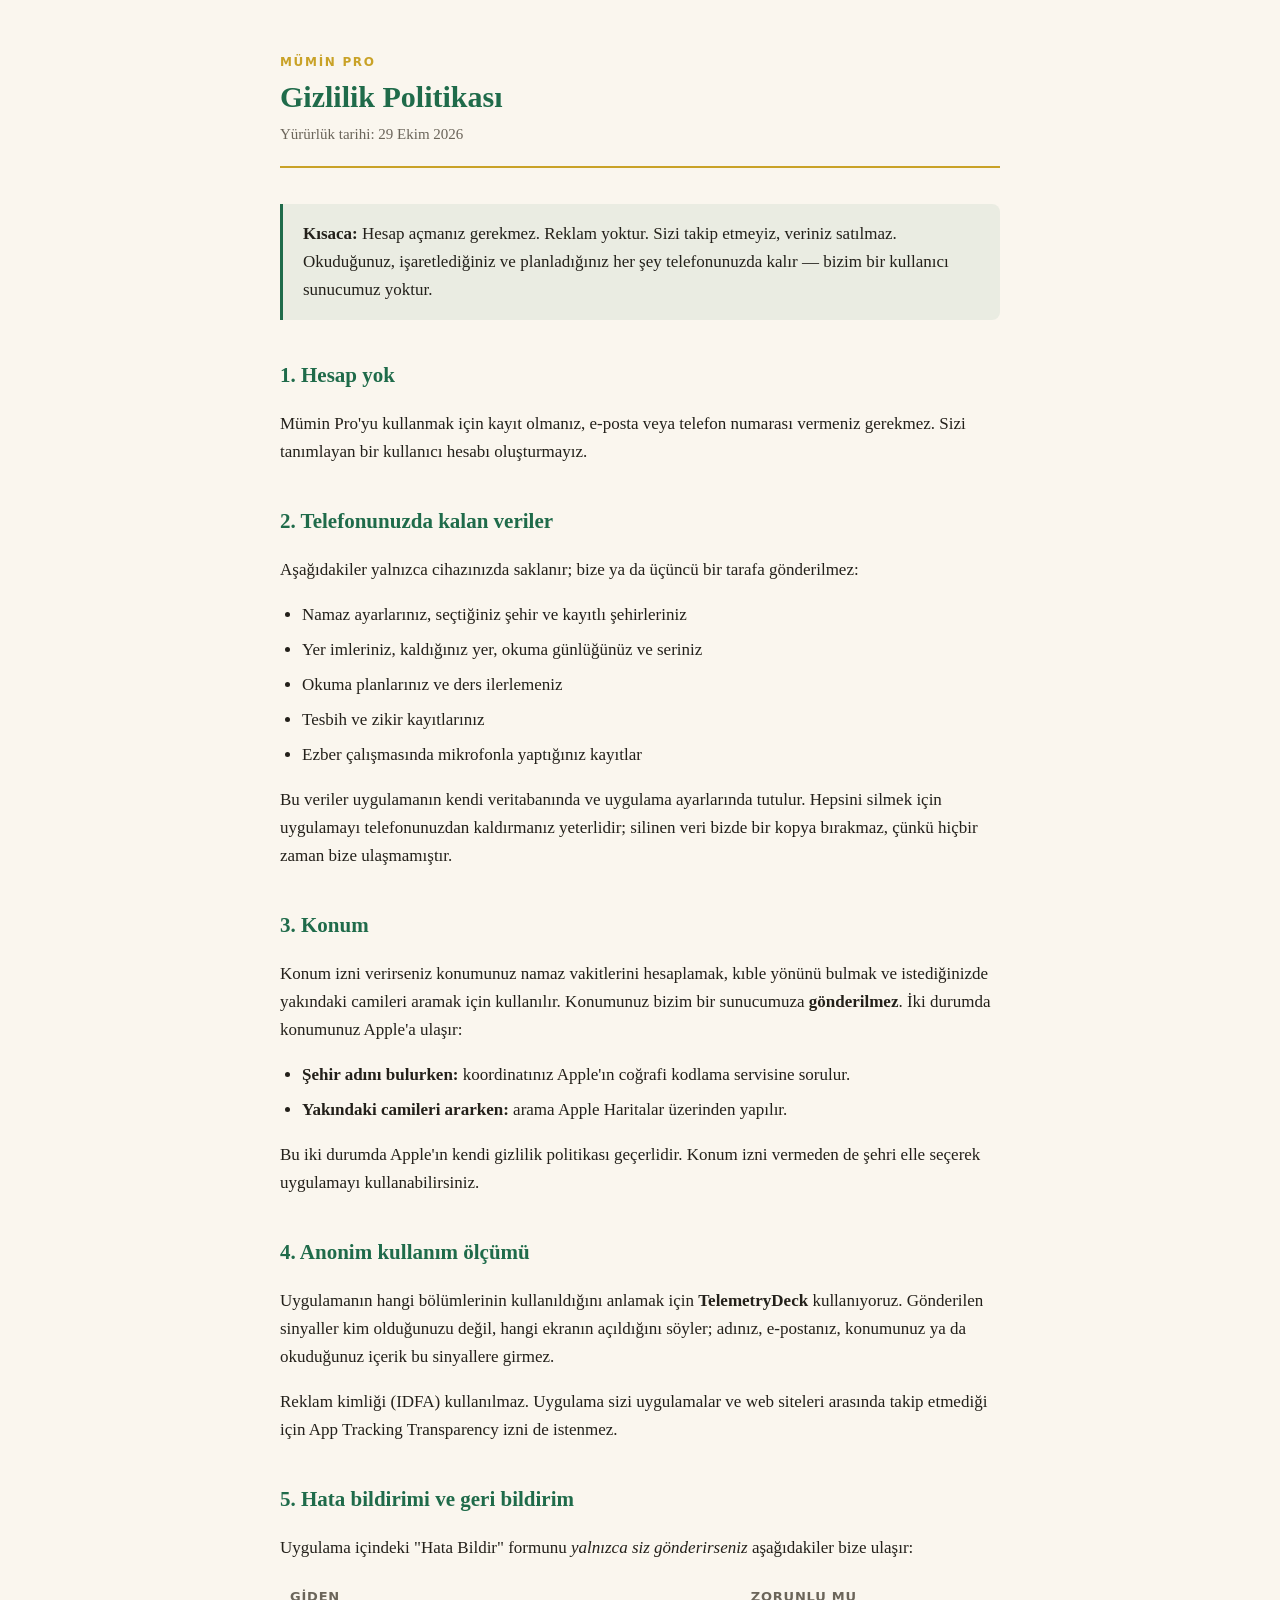
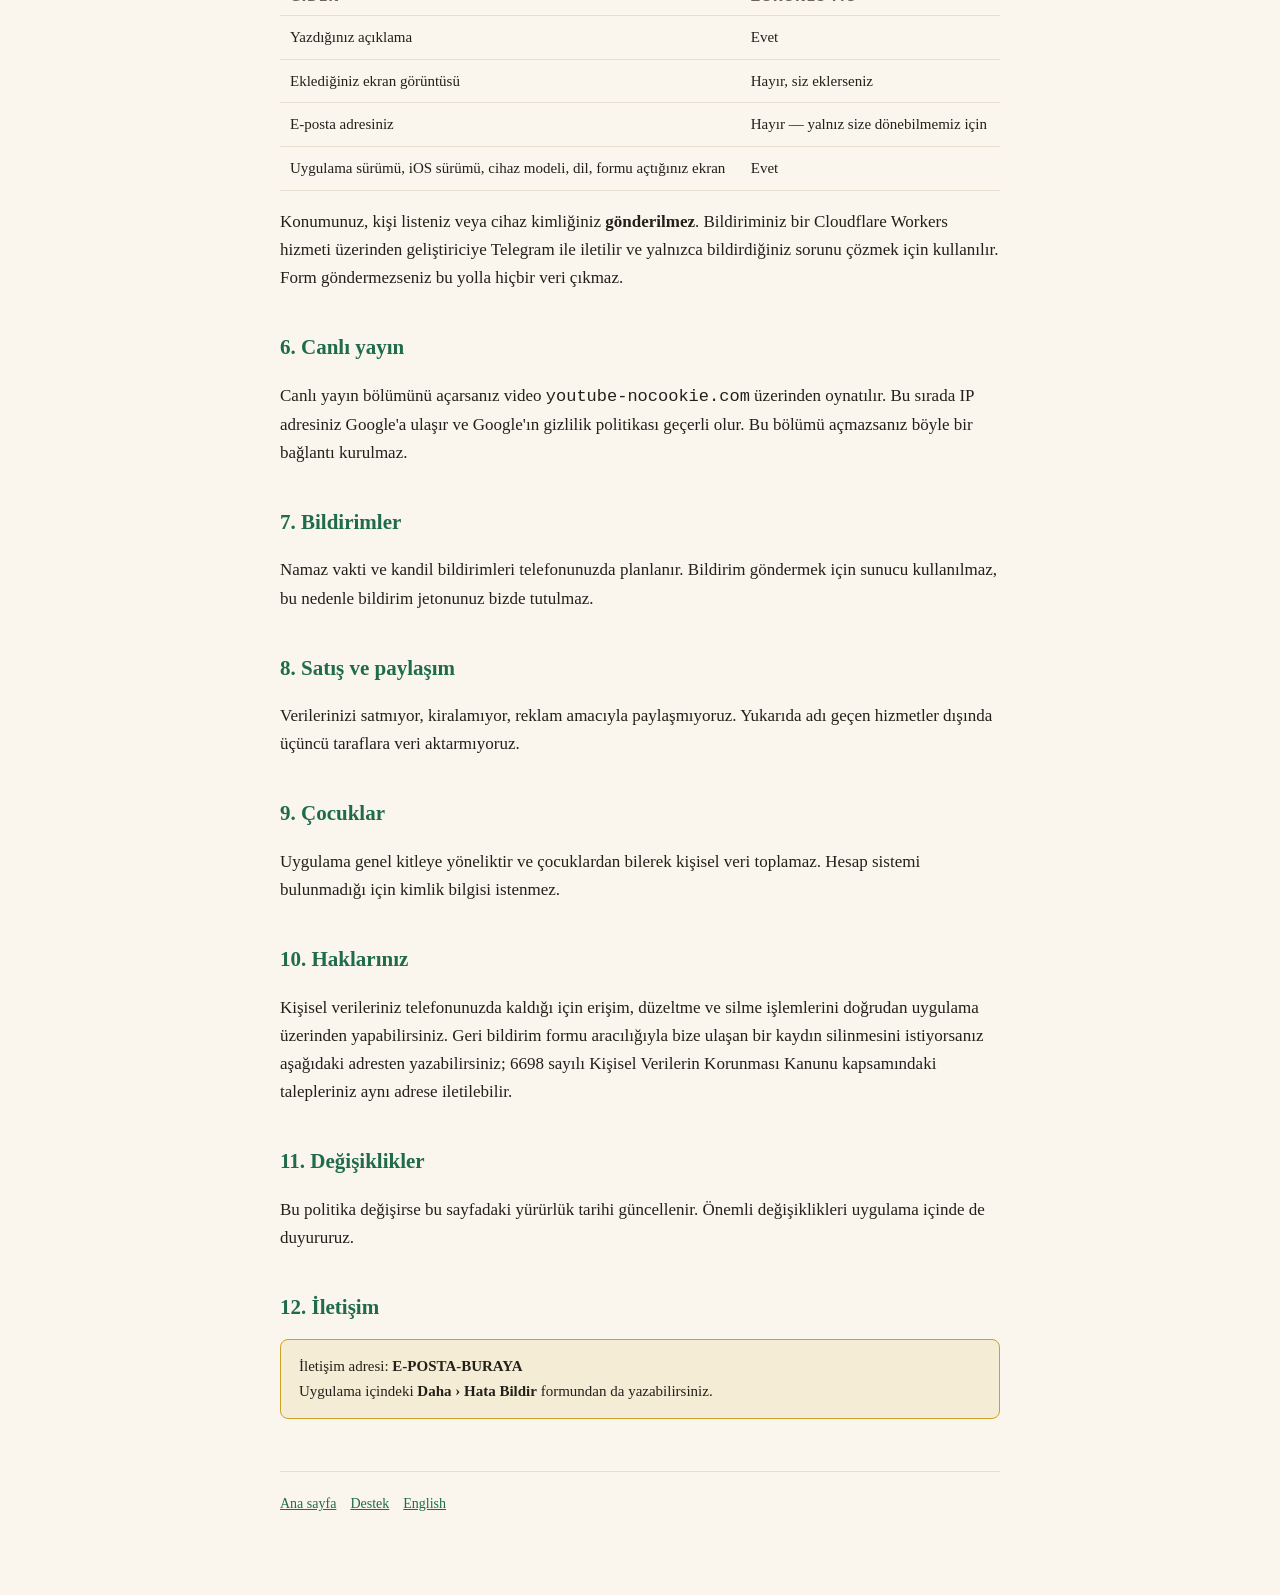
==== gizlilik.html @ 80782dbb "Mümin Pro gizlilik politikası ve destek sayfaları TR + EN; gizlilik metni uygulamanın GERÇEK ağ yüze" ====
<!doctype html>
<html lang="tr">
<meta charset="utf-8">
<meta name="viewport" content="width=device-width,initial-scale=1">
<title>Gizlilik Politikası — Mümin Pro</title>
<link rel="stylesheet" href="ortak.css">
<div class="sayfa">
<header>
  <div class="ust">Mümin Pro</div>
  <h1>Gizlilik Politikası</h1>
  <p class="tarih">Yürürlük tarihi: 29 Ekim 2026</p>
</header>

<div class="ozet">
<p><strong>Kısaca:</strong> Hesap açmanız gerekmez. Reklam yoktur. Sizi takip etmeyiz, veriniz satılmaz.
Okuduğunuz, işaretlediğiniz ve planladığınız her şey telefonunuzda kalır — bizim bir kullanıcı
sunucumuz yoktur.</p>
</div>

<h2>1. Hesap yok</h2>
<p>Mümin Pro'yu kullanmak için kayıt olmanız, e-posta veya telefon numarası vermeniz gerekmez.
Sizi tanımlayan bir kullanıcı hesabı oluşturmayız.</p>

<h2>2. Telefonunuzda kalan veriler</h2>
<p>Aşağıdakiler yalnızca cihazınızda saklanır; bize ya da üçüncü bir tarafa gönderilmez:</p>
<ul>
  <li>Namaz ayarlarınız, seçtiğiniz şehir ve kayıtlı şehirleriniz</li>
  <li>Yer imleriniz, kaldığınız yer, okuma günlüğünüz ve seriniz</li>
  <li>Okuma planlarınız ve ders ilerlemeniz</li>
  <li>Tesbih ve zikir kayıtlarınız</li>
  <li>Ezber çalışmasında mikrofonla yaptığınız kayıtlar</li>
</ul>
<p>Bu veriler uygulamanın kendi veritabanında ve uygulama ayarlarında tutulur. Hepsini silmek için
uygulamayı telefonunuzdan kaldırmanız yeterlidir; silinen veri bizde bir kopya bırakmaz, çünkü
hiçbir zaman bize ulaşmamıştır.</p>

<h2>3. Konum</h2>
<p>Konum izni verirseniz konumunuz namaz vakitlerini hesaplamak, kıble yönünü bulmak ve
istediğinizde yakındaki camileri aramak için kullanılır. Konumunuz bizim bir sunucumuza
<strong>gönderilmez</strong>. İki durumda konumunuz Apple'a ulaşır:</p>
<ul>
  <li><strong>Şehir adını bulurken:</strong> koordinatınız Apple'ın coğrafi kodlama servisine sorulur.</li>
  <li><strong>Yakındaki camileri ararken:</strong> arama Apple Haritalar üzerinden yapılır.</li>
</ul>
<p>Bu iki durumda Apple'ın kendi gizlilik politikası geçerlidir. Konum izni vermeden de şehri elle
seçerek uygulamayı kullanabilirsiniz.</p>

<h2>4. Anonim kullanım ölçümü</h2>
<p>Uygulamanın hangi bölümlerinin kullanıldığını anlamak için <strong>TelemetryDeck</strong>
kullanıyoruz. Gönderilen sinyaller kim olduğunuzu değil, hangi ekranın açıldığını söyler;
adınız, e-postanız, konumunuz ya da okuduğunuz içerik bu sinyallere girmez.</p>
<p>Reklam kimliği (IDFA) kullanılmaz. Uygulama sizi uygulamalar ve web siteleri arasında
takip etmediği için App Tracking Transparency izni de istenmez.</p>

<h2>5. Hata bildirimi ve geri bildirim</h2>
<p>Uygulama içindeki "Hata Bildir" formunu <em>yalnızca siz gönderirseniz</em> aşağıdakiler bize ulaşır:</p>
<table>
  <tr><th>Giden</th><th>Zorunlu mu</th></tr>
  <tr><td>Yazdığınız açıklama</td><td>Evet</td></tr>
  <tr><td>Eklediğiniz ekran görüntüsü</td><td>Hayır, siz eklerseniz</td></tr>
  <tr><td>E-posta adresiniz</td><td>Hayır — yalnız size dönebilmemiz için</td></tr>
  <tr><td>Uygulama sürümü, iOS sürümü, cihaz modeli, dil, formu açtığınız ekran</td><td>Evet</td></tr>
</table>
<p>Konumunuz, kişi listeniz veya cihaz kimliğiniz <strong>gönderilmez</strong>. Bildiriminiz bir
Cloudflare Workers hizmeti üzerinden geliştiriciye Telegram ile iletilir ve yalnızca bildirdiğiniz
sorunu çözmek için kullanılır. Form göndermezseniz bu yolla hiçbir veri çıkmaz.</p>

<h2>6. Canlı yayın</h2>
<p>Canlı yayın bölümünü açarsanız video <code>youtube-nocookie.com</code> üzerinden oynatılır.
Bu sırada IP adresiniz Google'a ulaşır ve Google'ın gizlilik politikası geçerli olur. Bu bölümü
açmazsanız böyle bir bağlantı kurulmaz.</p>

<h2>7. Bildirimler</h2>
<p>Namaz vakti ve kandil bildirimleri telefonunuzda planlanır. Bildirim göndermek için sunucu
kullanılmaz, bu nedenle bildirim jetonunuz bizde tutulmaz.</p>

<h2>8. Satış ve paylaşım</h2>
<p>Verilerinizi satmıyor, kiralamıyor, reklam amacıyla paylaşmıyoruz. Yukarıda adı geçen
hizmetler dışında üçüncü taraflara veri aktarmıyoruz.</p>

<h2>9. Çocuklar</h2>
<p>Uygulama genel kitleye yöneliktir ve çocuklardan bilerek kişisel veri toplamaz. Hesap sistemi
bulunmadığı için kimlik bilgisi istenmez.</p>

<h2>10. Haklarınız</h2>
<p>Kişisel verileriniz telefonunuzda kaldığı için erişim, düzeltme ve silme işlemlerini doğrudan
uygulama üzerinden yapabilirsiniz. Geri bildirim formu aracılığıyla bize ulaşan bir kaydın
silinmesini istiyorsanız aşağıdaki adresten yazabilirsiniz; 6698 sayılı Kişisel Verilerin
Korunması Kanunu kapsamındaki talepleriniz aynı adrese iletilebilir.</p>

<h2>11. Değişiklikler</h2>
<p>Bu politika değişirse bu sayfadaki yürürlük tarihi güncellenir. Önemli değişiklikleri uygulama
içinde de duyururuz.</p>

<h2>12. İletişim</h2>
<p class="uyari">İletişim adresi: <strong>E-POSTA-BURAYA</strong><br>
Uygulama içindeki <strong>Daha › Hata Bildir</strong> formundan da yazabilirsiniz.</p>

<footer>
  <a href="index.html">Ana sayfa</a><a href="destek.html">Destek</a><a href="privacy.html">English</a>
</footer>
</div>
</html>
---- ortak.css ----
:root{--zumrut:#1F6B4A;--altin:#C9A227;--kum:#FAF6EE;--murekkep:#23201A;--soluk:#6B655A;--cizgi:#E6DFD0}
@media(prefers-color-scheme:dark){:root{--kum:#14120F;--murekkep:#EDE7DA;--soluk:#9A9282;--cizgi:#2C2822;--zumrut:#4FA87C;--altin:#D9B84A}}
*{box-sizing:border-box}
body{margin:0;background:var(--kum);color:var(--murekkep);font:17px/1.65 Georgia,"Times New Roman",serif;padding:0 20px}
.sayfa{max-width:720px;margin:0 auto;padding:56px 0 80px}
header{border-bottom:2px solid var(--altin);padding-bottom:20px;margin-bottom:36px}
h1{font-size:30px;margin:0 0 6px;color:var(--zumrut);line-height:1.25}
h2{font-size:21px;margin:38px 0 10px;color:var(--zumrut)}
.ust{font:600 12px/1 system-ui,sans-serif;letter-spacing:.14em;text-transform:uppercase;color:var(--altin);margin-bottom:10px}
.tarih{color:var(--soluk);font-size:15px;margin:0}
.ozet{background:rgba(31,107,74,.07);border-left:3px solid var(--zumrut);padding:16px 20px;margin:28px 0;border-radius:0 8px 8px 0}
.ozet p{margin:0}
ul{padding-left:22px}li{margin:7px 0}
a{color:var(--zumrut)}
table{border-collapse:collapse;width:100%;margin:16px 0;font-size:15px}
th,td{text-align:left;padding:9px 10px;border-bottom:1px solid var(--cizgi);vertical-align:top}
th{font:600 13px/1.4 system-ui,sans-serif;color:var(--soluk);text-transform:uppercase;letter-spacing:.06em}
footer{margin-top:52px;padding-top:20px;border-top:1px solid var(--cizgi);color:var(--soluk);font-size:14px}
footer a{margin-right:14px}
.uyari{background:rgba(201,162,39,.12);border:1px solid var(--altin);padding:14px 18px;border-radius:8px;font-size:15px}
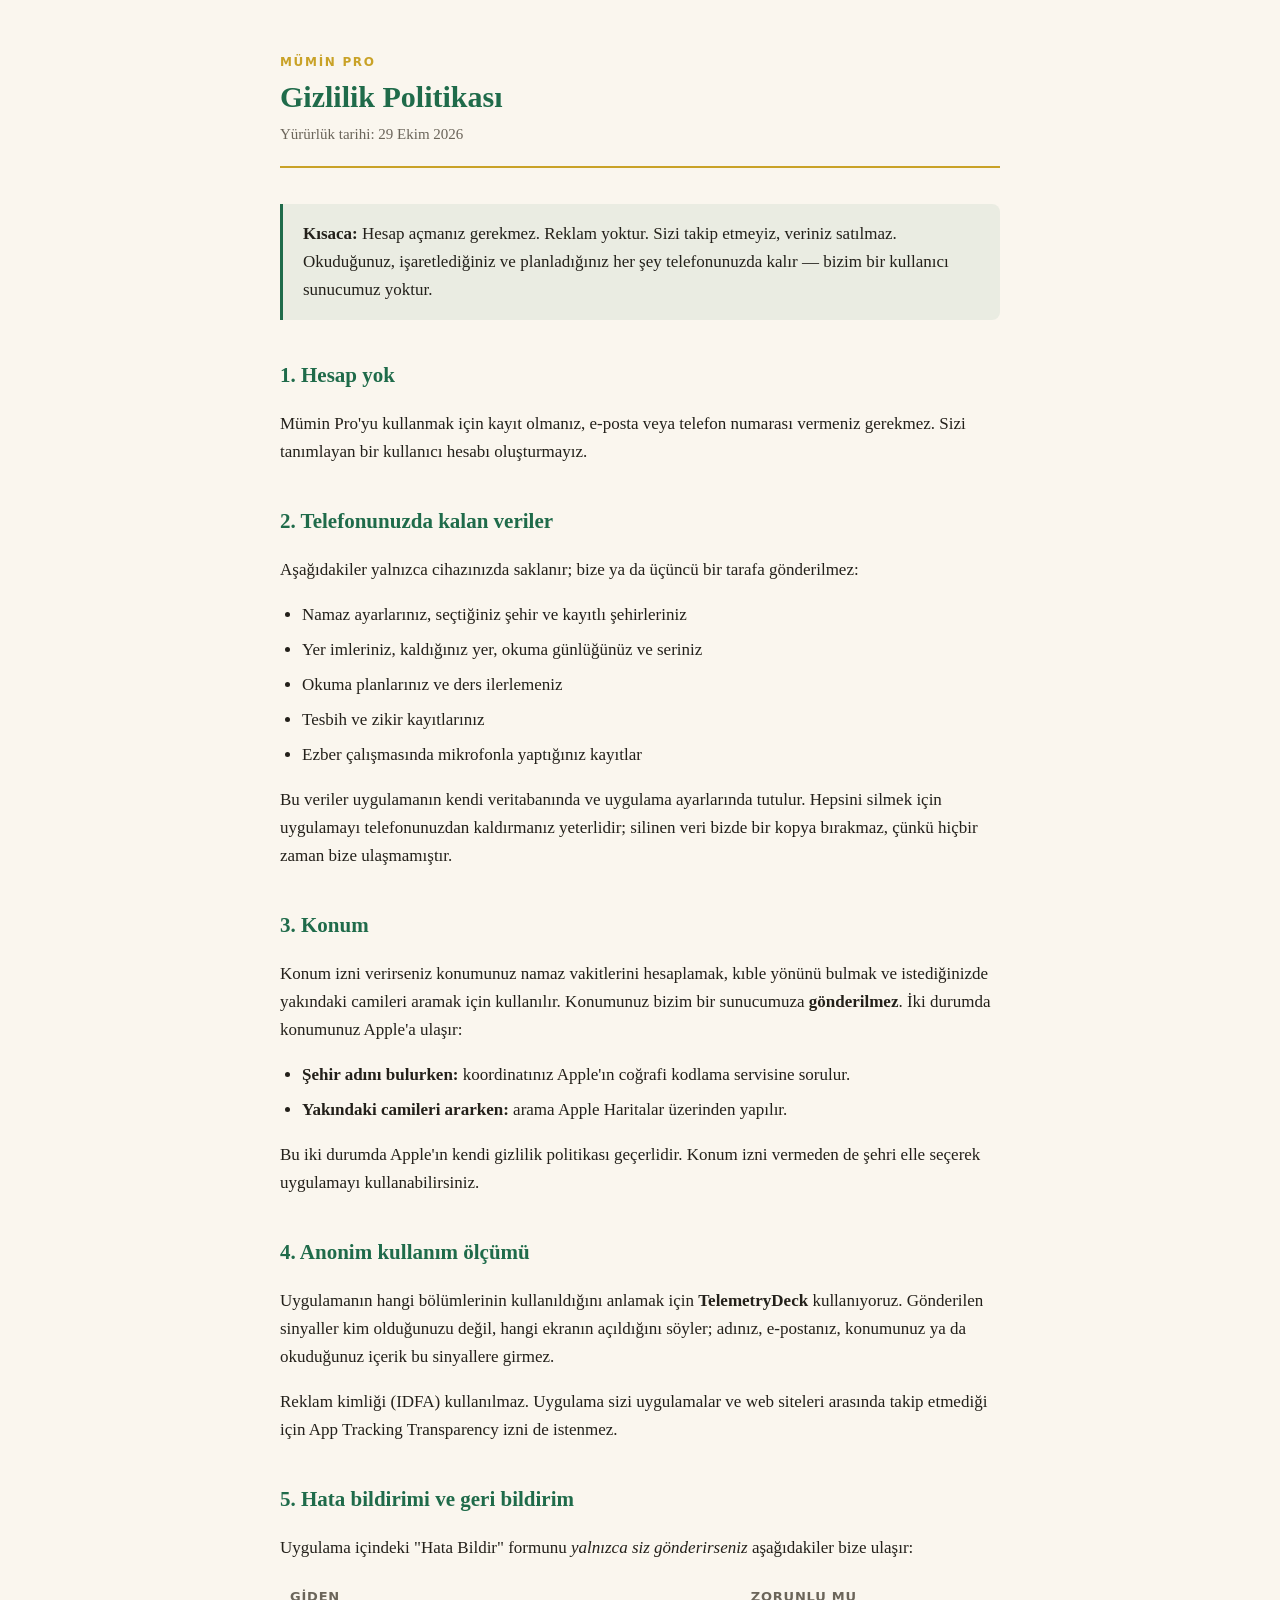
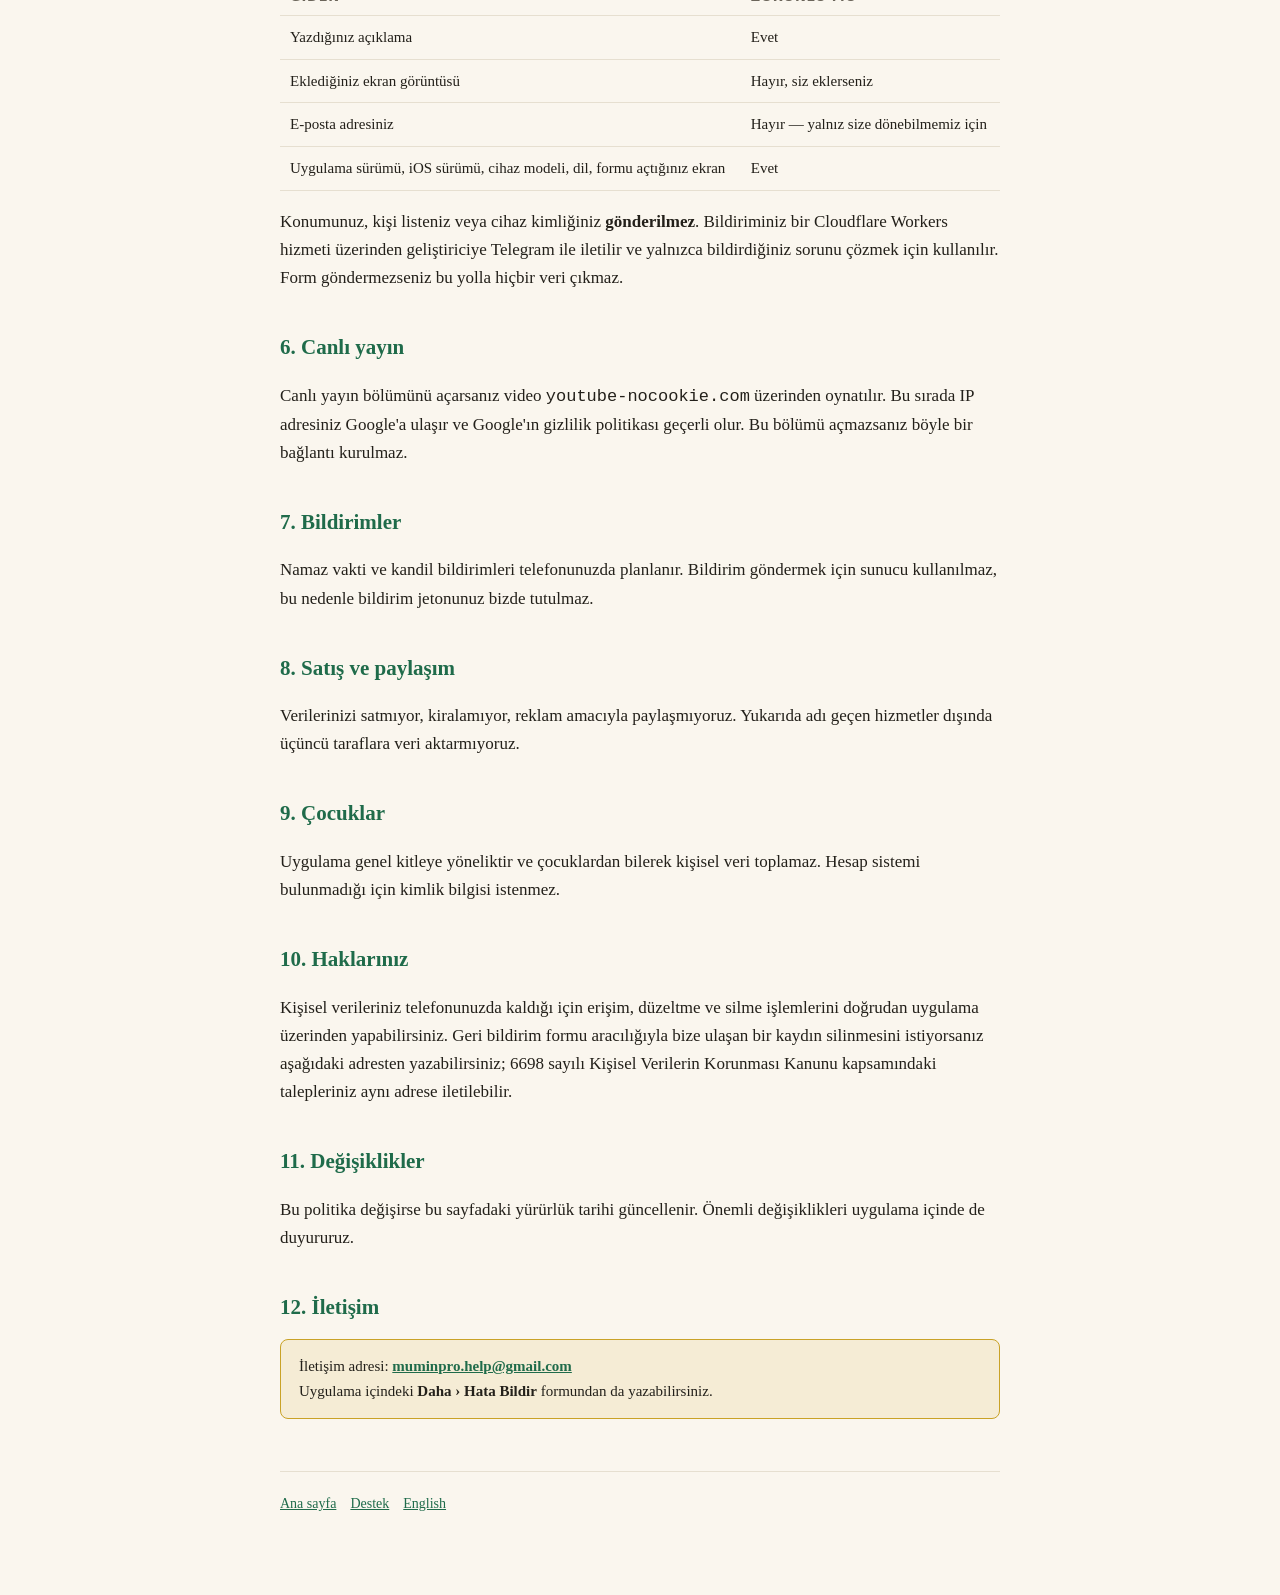
==== commit a0ddd0f9: "İletişim adresi kondu: muminpro.help@gmail.com Dört sayfadaki E-POSTA-BURAYA yer tutucusu gitti (giz" ====
--- a/gizlilik.html
+++ b/gizlilik.html
@@ -93,7 +93,7 @@
 içinde de duyururuz.</p>
 
 <h2>12. İletişim</h2>
-<p class="uyari">İletişim adresi: <strong>E-POSTA-BURAYA</strong><br>
+<p class="uyari">İletişim adresi: <strong><a href="mailto:muminpro.help@gmail.com">muminpro.help@gmail.com</a></strong><br>
 Uygulama içindeki <strong>Daha › Hata Bildir</strong> formundan da yazabilirsiniz.</p>
 
 <footer>
